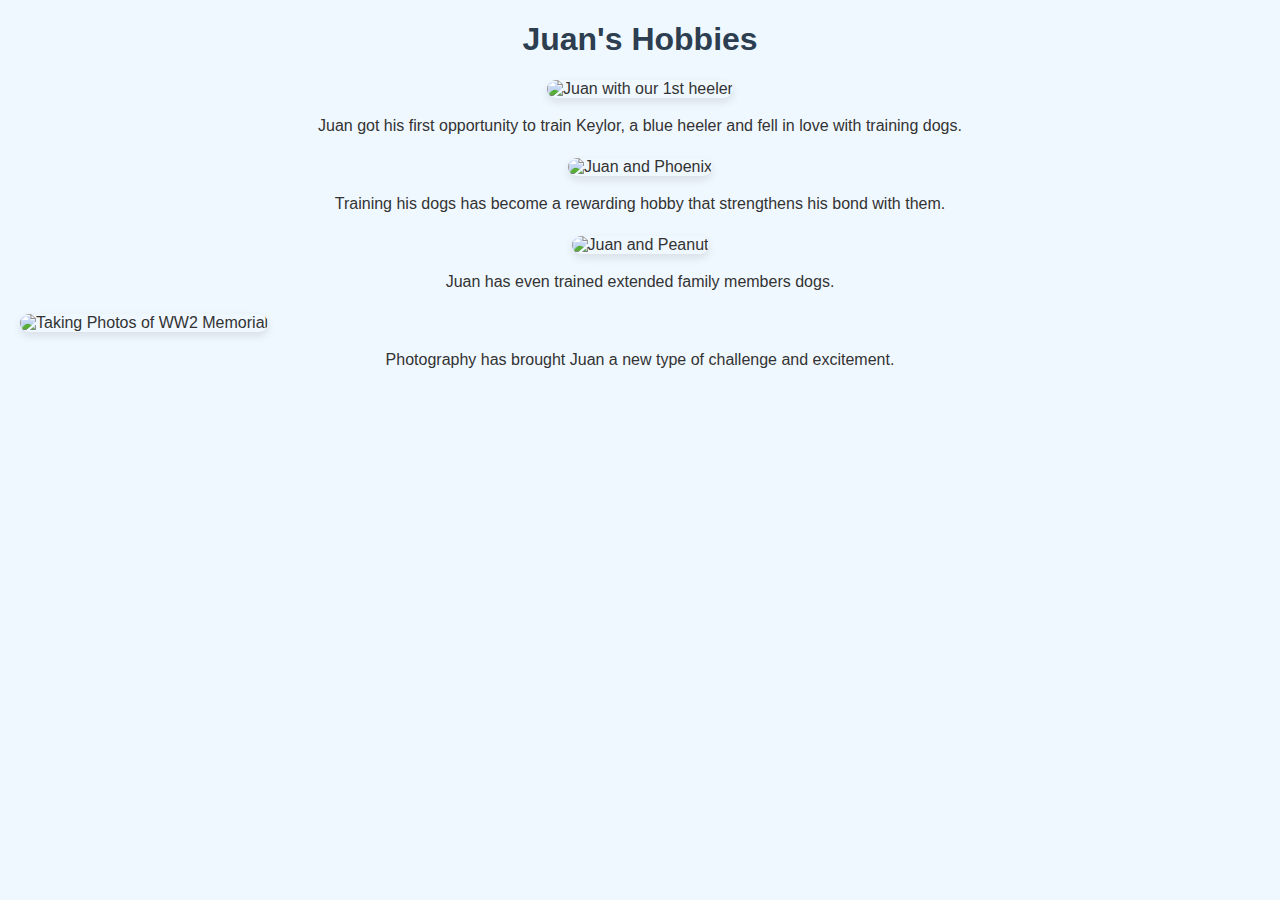
==== hobbies.html @ c0b0c429 "Add files via upload" ====
<!DOCTYPE html>
<html lang="en">

<head>
    <meta charset="UTF-8">
    <meta name="viewport" content="width=device-width, initial-scale=1.0">
    <title>Juan's Hobbies</title>
    <style>
        body {
            font-family: Arial, sans-serif;
            background-color: #f0f8ff;
            margin: 20px;
            color: #333;
        }
        h1 {
            color: #2c3e50;
            text-align: center;
        }
        .hobby {
            margin-bottom: 20px;
            text-align: center;
        }
        img {
            max-width: 100%;
            height: auto;
            border-radius: 10px;
            box-shadow: 0 4px 8px rgba(0, 0, 0, 0.1);
        }
        p {
            font-size: 16px;
            line-height: 1.5;
        }
    </style>
</head>

<body>
    <h1>Juan's Hobbies</h1>

    <div class="hobby">
        <img src="images/image1.jpg.jpg" alt="Juan with our 1st heeler">
        <p>Juan got his first opportunity to train Keylor, a blue heeler and fell in love with training dogs.</p>
    </div>

    <div class="hobby">
        <img src="images/image2.jpg.jpg" alt="Juan and Phoenix">
        <p>Training his dogs has become a rewarding hobby that strengthens his bond with them.</p>
    </div>

    <div class="hobby">
        <img src="images/image3.jpg.jpg" alt="Juan and Peanut">
        <p>Juan has even trained extended family members dogs.</p>
    </div>

    <d class="hobby">
        <img src="images/image8.jpg.jpg" alt="Taking Photos of WW2 Memorial">
        <p>Photography has brought Juan a new type of challenge and excitement.</p>
    </div>

    
</body>

</html>
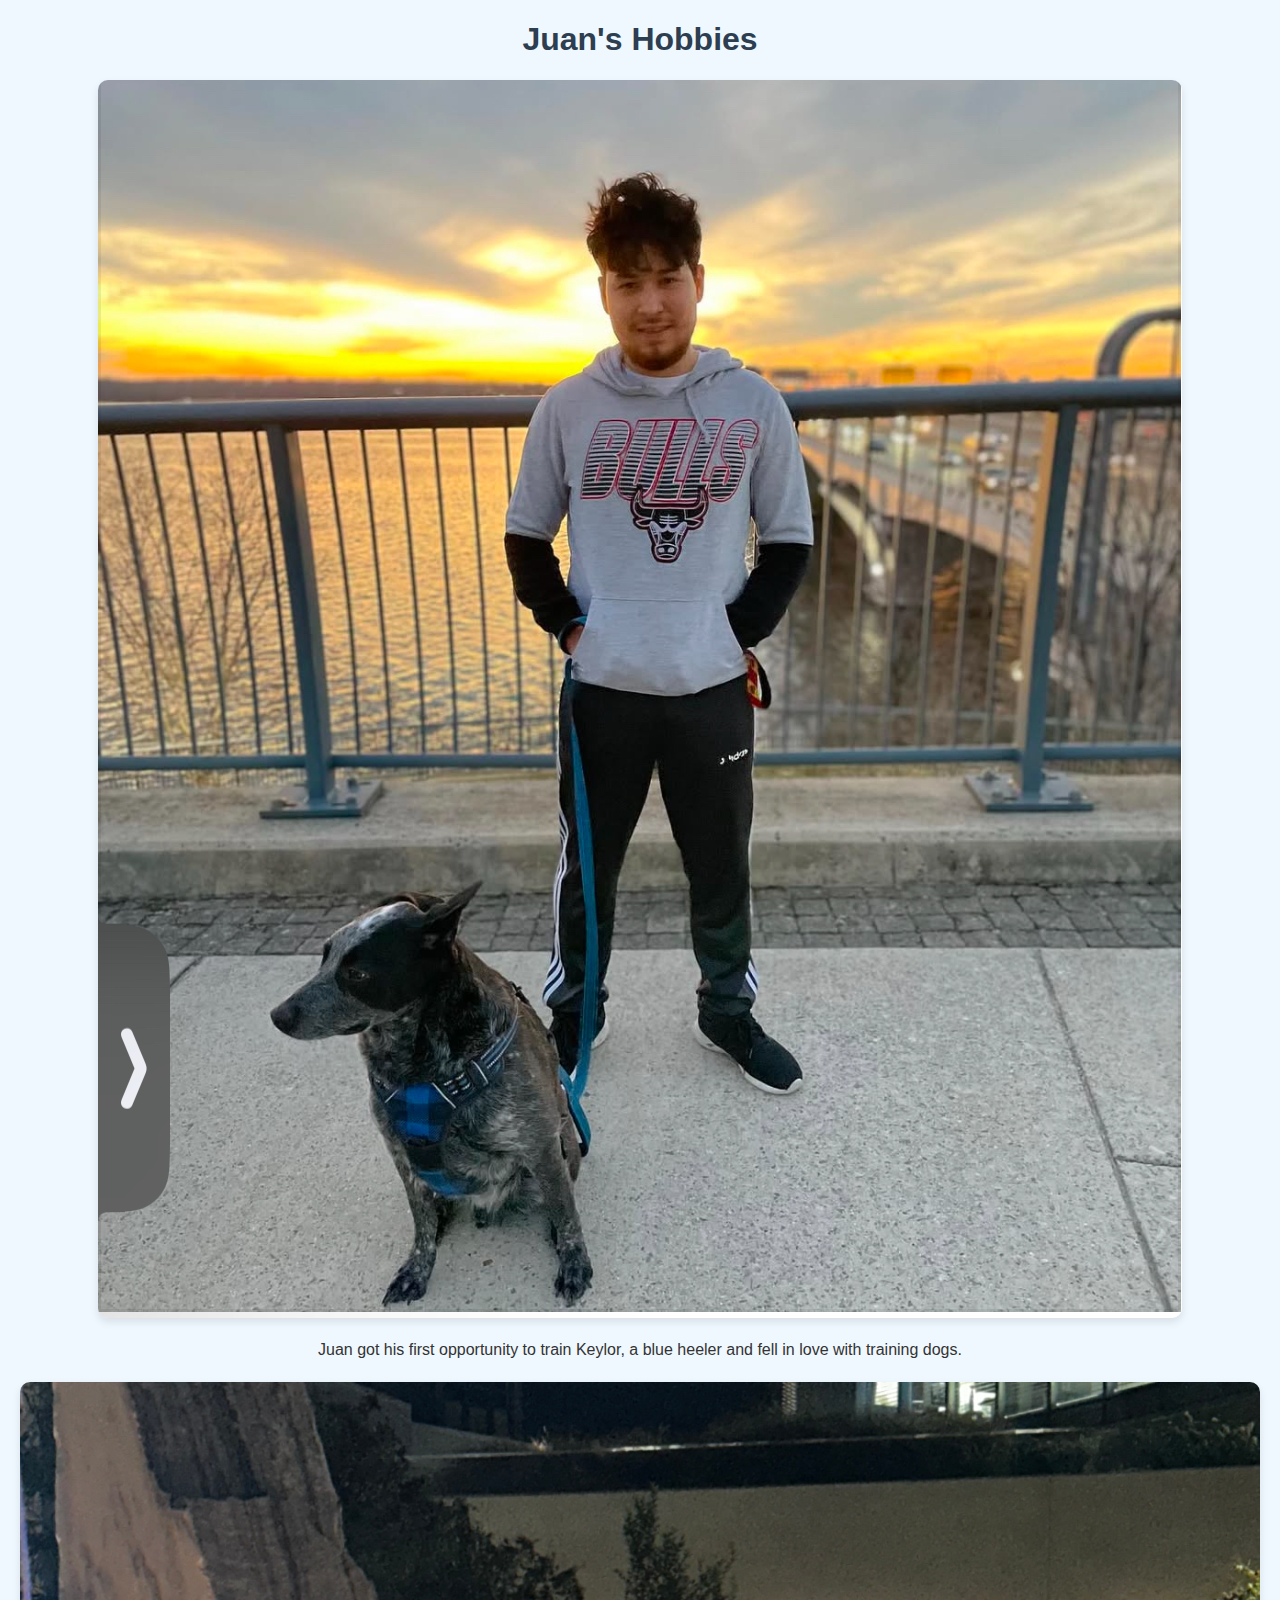
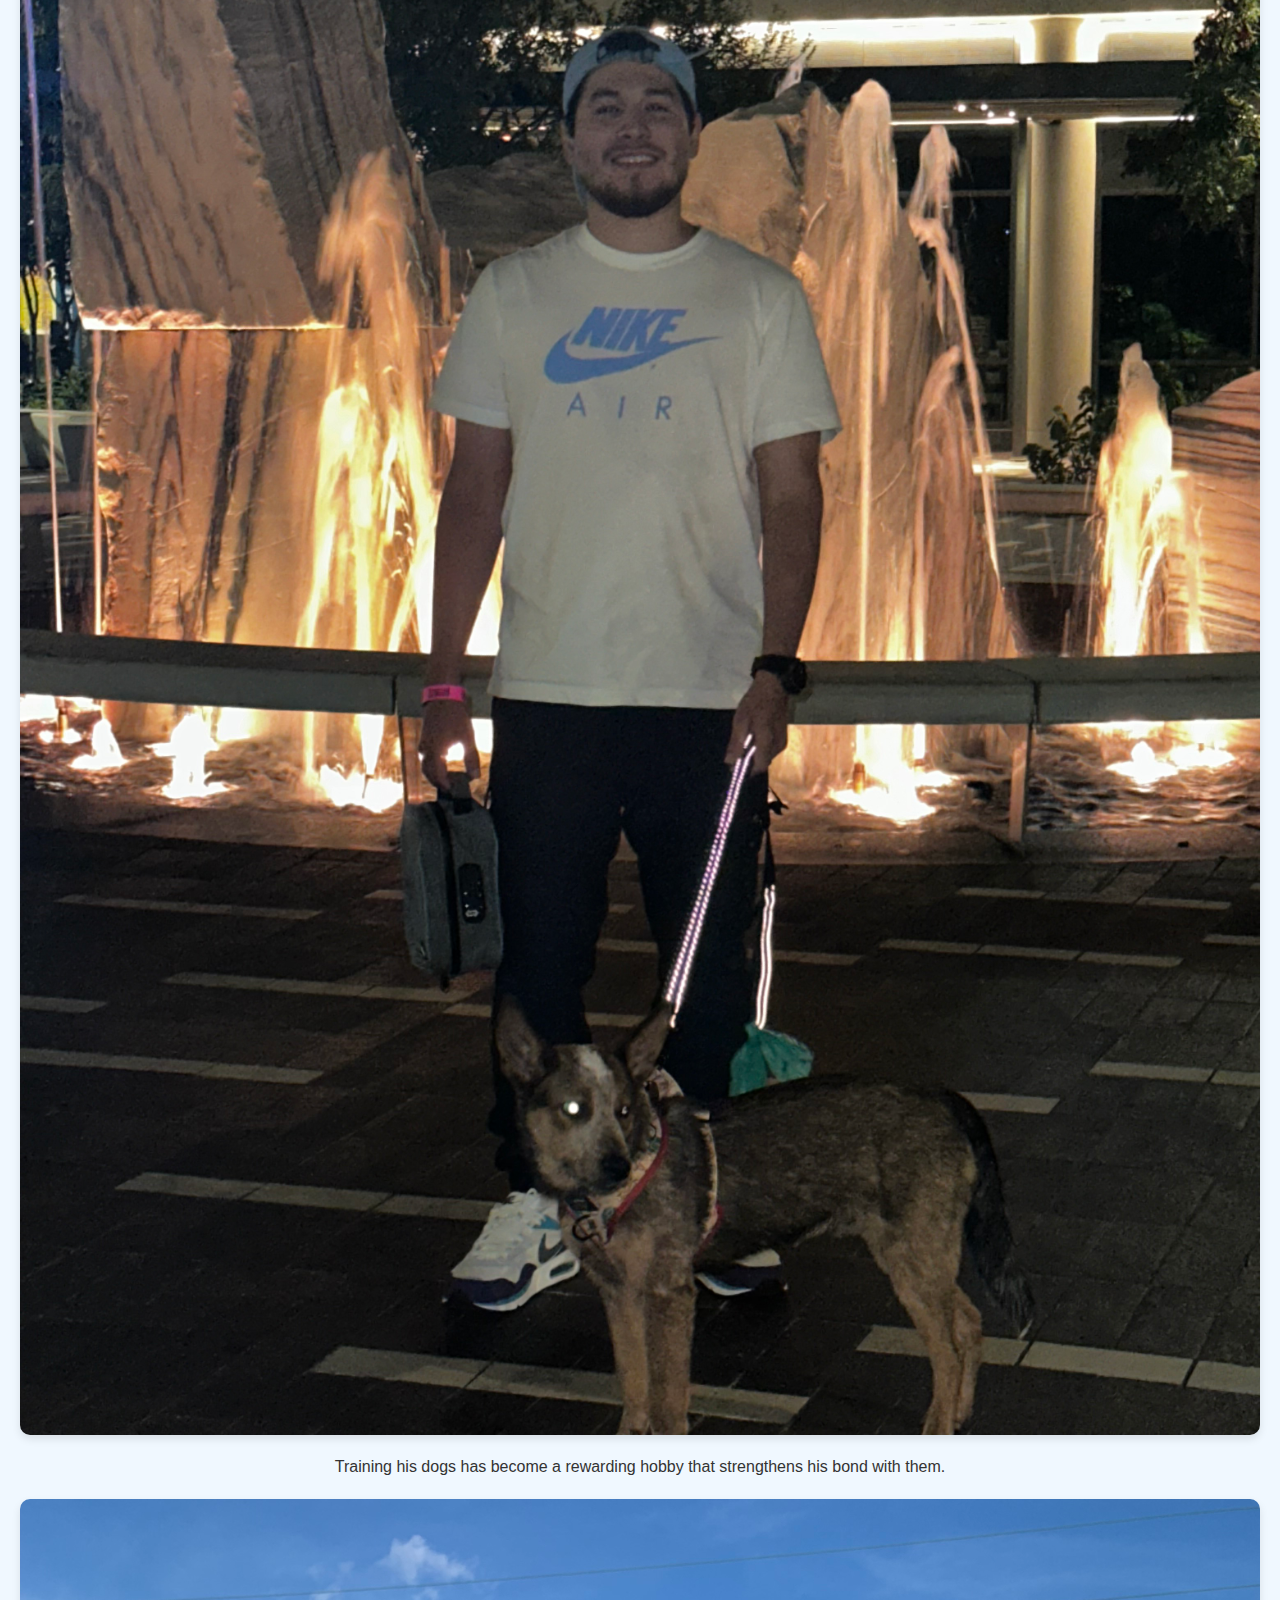
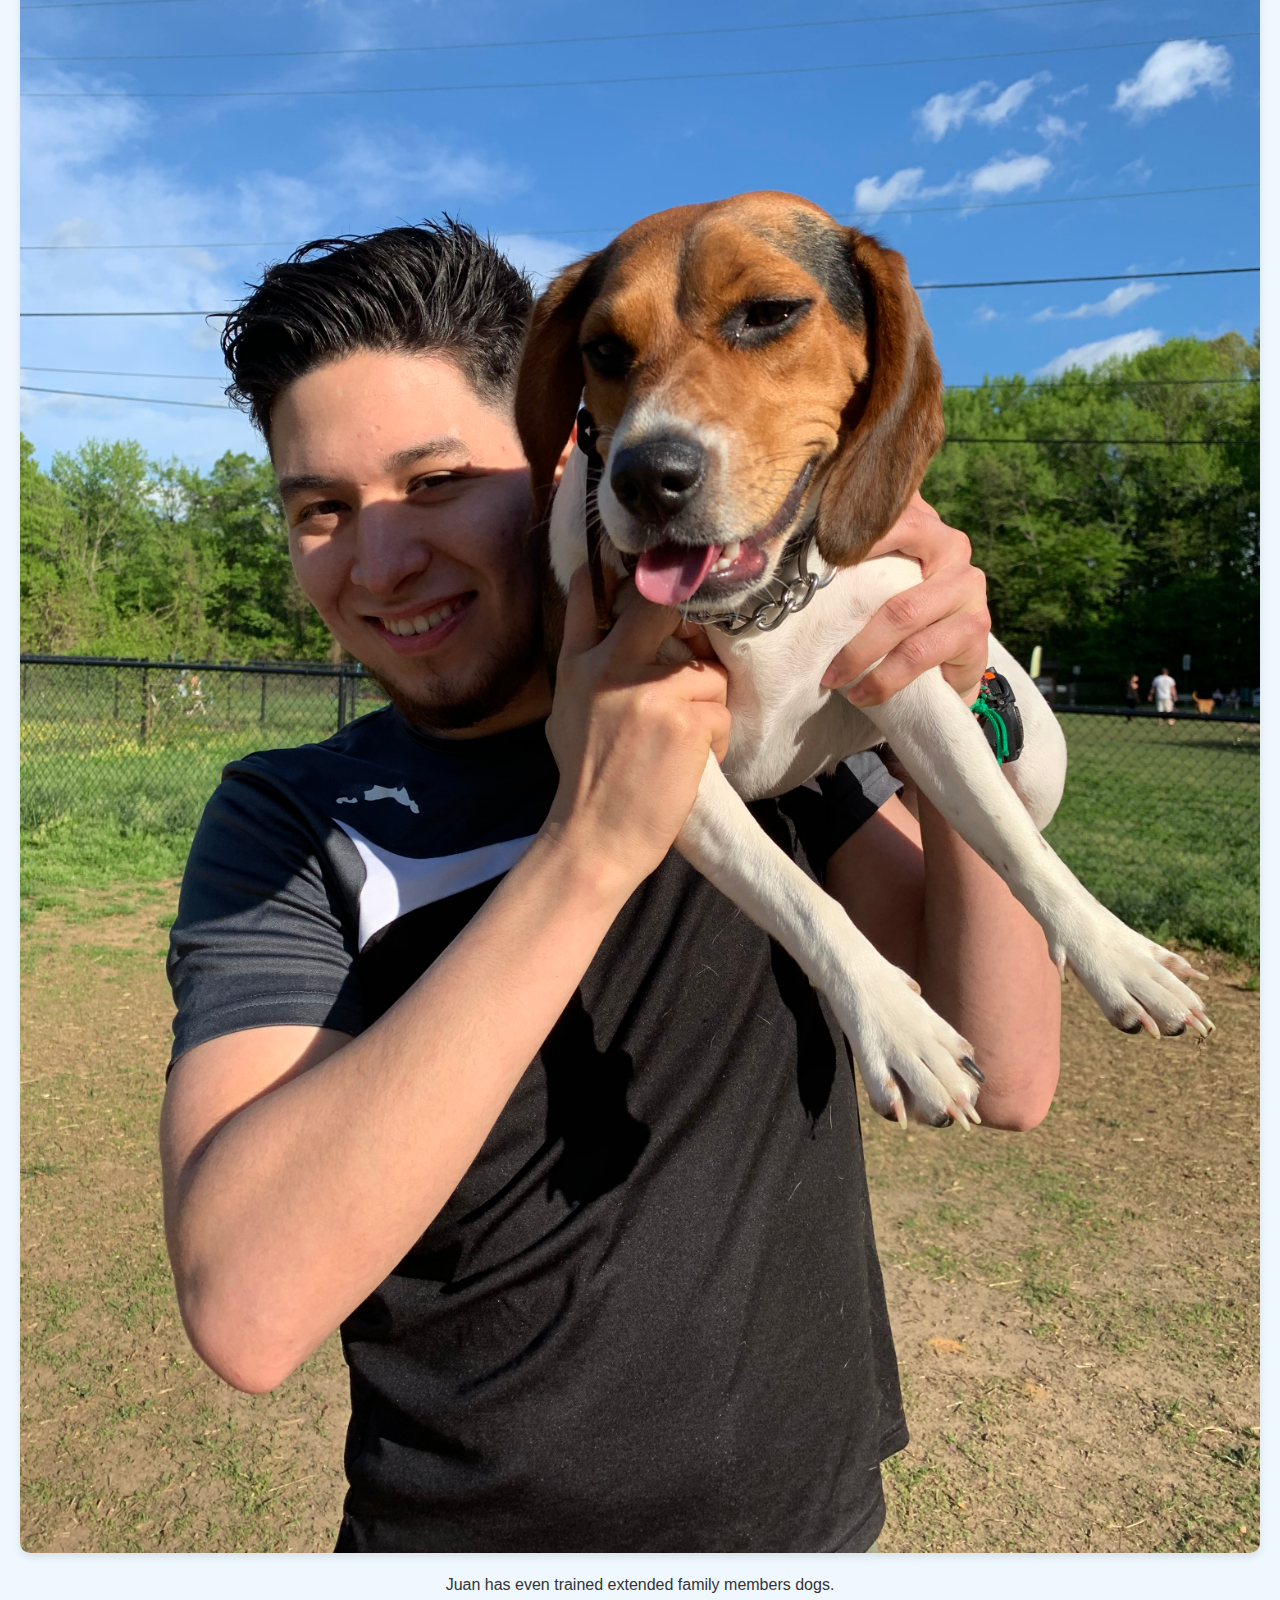
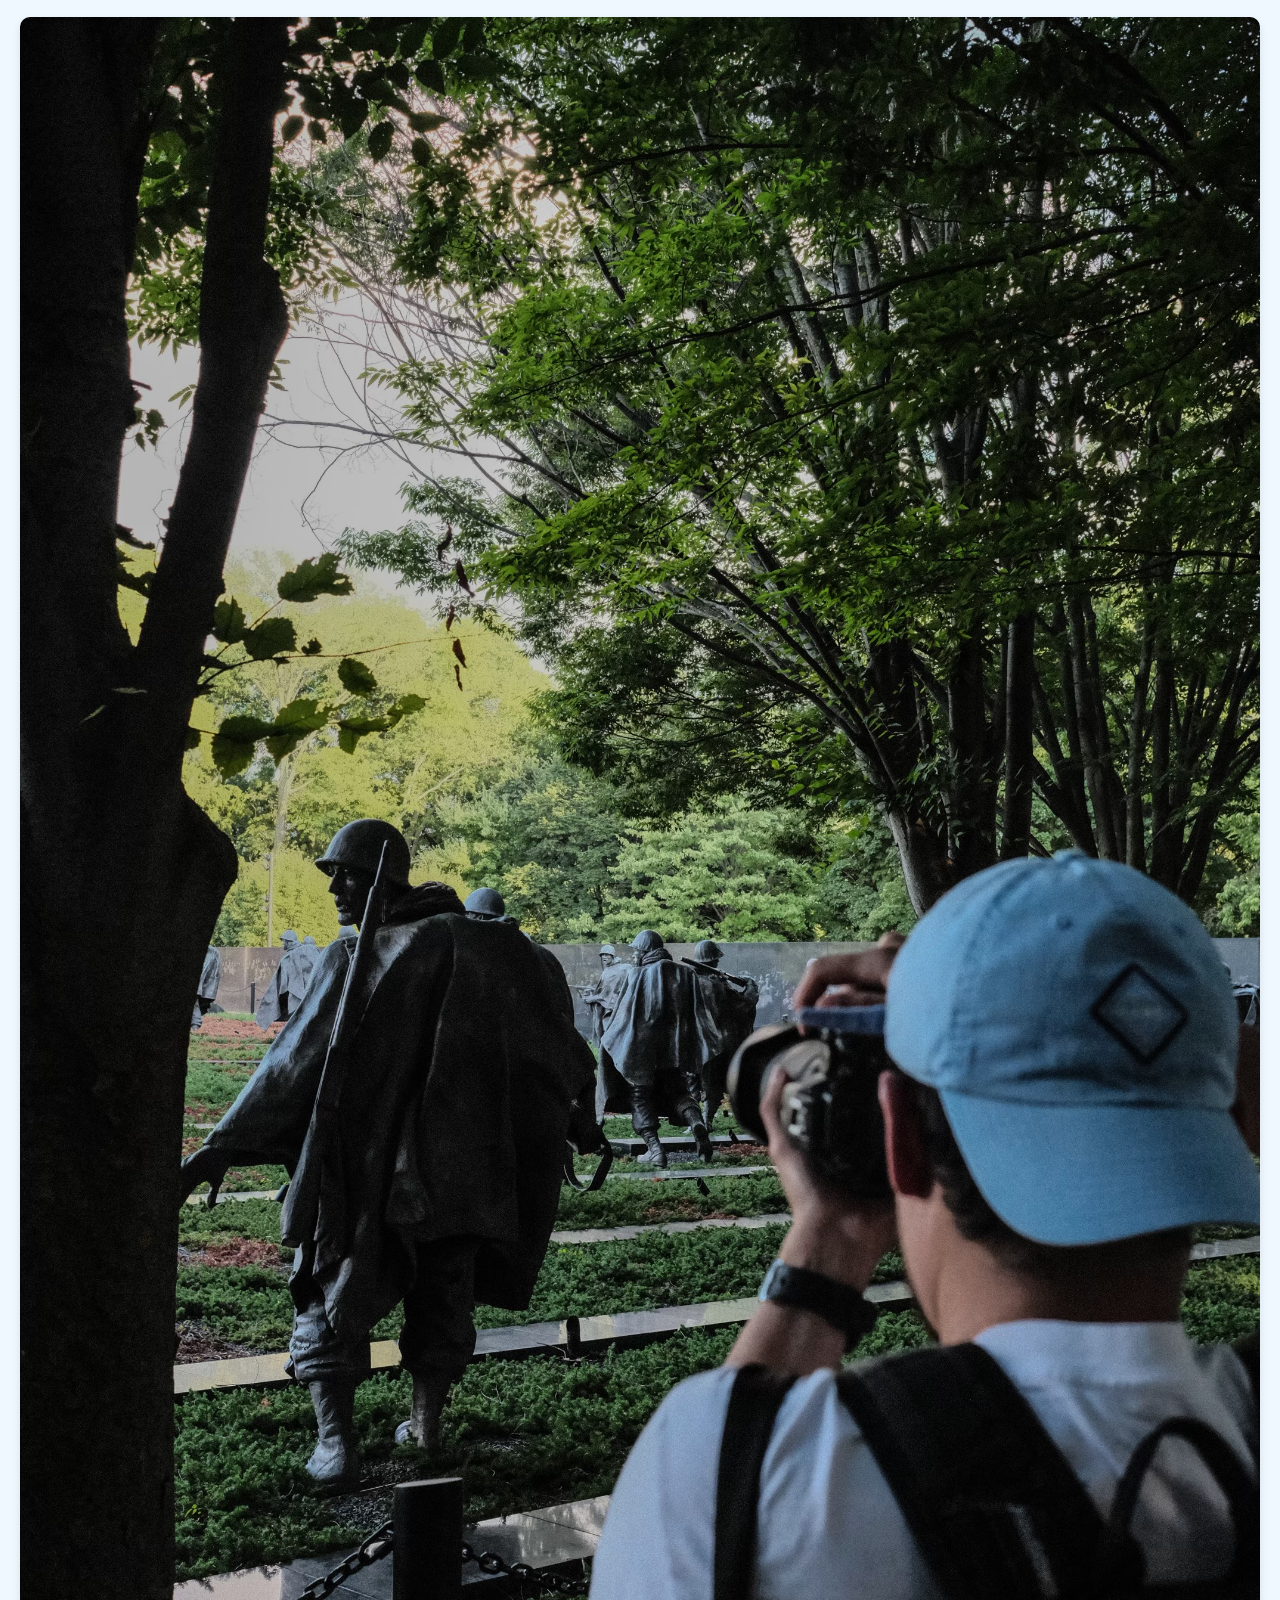
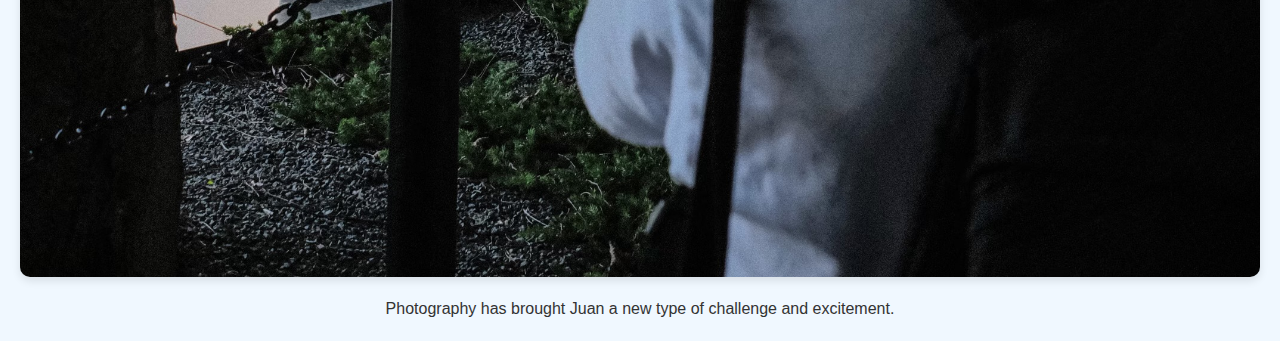
==== commit 75966fd2: "Add files via upload" ====
--- a/hobbies.html
+++ b/hobbies.html
@@ -37,22 +37,22 @@
     <h1>Juan's Hobbies</h1>
 
     <div class="hobby">
-        <img src="images/image1.jpg.jpg" alt="Juan with our 1st heeler">
+        <img src="image1.jpg.jpg" alt="Juan with our 1st heeler">
         <p>Juan got his first opportunity to train Keylor, a blue heeler and fell in love with training dogs.</p>
     </div>
 
     <div class="hobby">
-        <img src="images/image2.jpg.jpg" alt="Juan and Phoenix">
+        <img src="image2.jpg.jpg" alt="Juan and Phoenix">
         <p>Training his dogs has become a rewarding hobby that strengthens his bond with them.</p>
     </div>
 
     <div class="hobby">
-        <img src="images/image3.jpg.jpg" alt="Juan and Peanut">
+        <img src="image3.jpg.jpg" alt="Juan and Peanut">
         <p>Juan has even trained extended family members dogs.</p>
     </div>
 
     <d class="hobby">
-        <img src="images/image8.jpg.jpg" alt="Taking Photos of WW2 Memorial">
+        <img src="image8.jpg.jpg" alt="Taking Photos of WW2 Memorial">
         <p>Photography has brought Juan a new type of challenge and excitement.</p>
     </div>
 
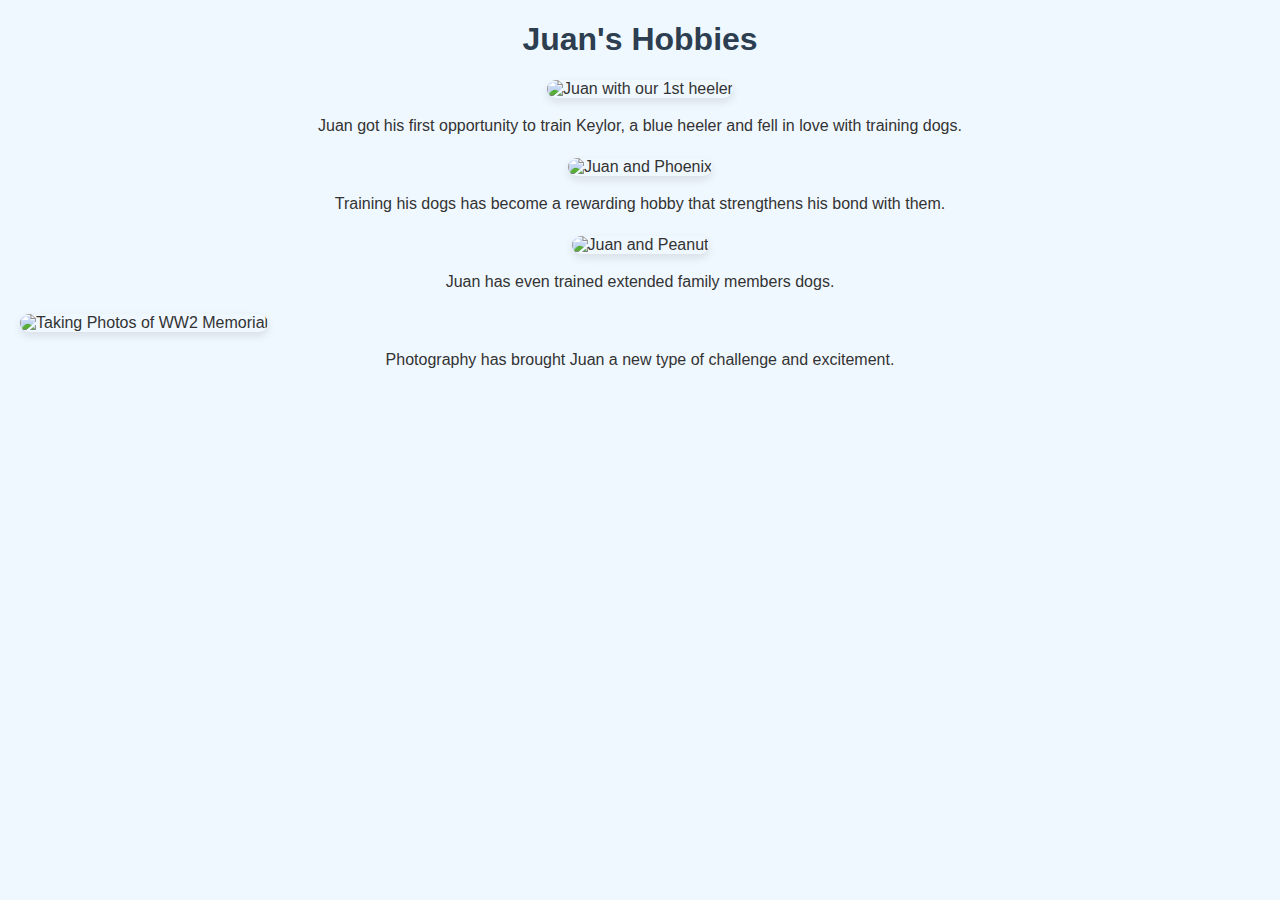
==== commit bbb4f303: "Initial commit with website files" ====
--- a/hobbies.html
+++ b/hobbies.html
@@ -1,62 +1,62 @@
-<!DOCTYPE html>
-<html lang="en">
-
-<head>
-    <meta charset="UTF-8">
-    <meta name="viewport" content="width=device-width, initial-scale=1.0">
-    <title>Juan's Hobbies</title>
-    <style>
-        body {
-            font-family: Arial, sans-serif;
-            background-color: #f0f8ff;
-            margin: 20px;
-            color: #333;
-        }
-        h1 {
-            color: #2c3e50;
-            text-align: center;
-        }
-        .hobby {
-            margin-bottom: 20px;
-            text-align: center;
-        }
-        img {
-            max-width: 100%;
-            height: auto;
-            border-radius: 10px;
-            box-shadow: 0 4px 8px rgba(0, 0, 0, 0.1);
-        }
-        p {
-            font-size: 16px;
-            line-height: 1.5;
-        }
-    </style>
-</head>
-
-<body>
-    <h1>Juan's Hobbies</h1>
-
-    <div class="hobby">
-        <img src="image1.jpg.jpg" alt="Juan with our 1st heeler">
-        <p>Juan got his first opportunity to train Keylor, a blue heeler and fell in love with training dogs.</p>
-    </div>
-
-    <div class="hobby">
-        <img src="image2.jpg.jpg" alt="Juan and Phoenix">
-        <p>Training his dogs has become a rewarding hobby that strengthens his bond with them.</p>
-    </div>
-
-    <div class="hobby">
-        <img src="image3.jpg.jpg" alt="Juan and Peanut">
-        <p>Juan has even trained extended family members dogs.</p>
-    </div>
-
-    <d class="hobby">
-        <img src="image8.jpg.jpg" alt="Taking Photos of WW2 Memorial">
-        <p>Photography has brought Juan a new type of challenge and excitement.</p>
-    </div>
-
-    
-</body>
-
-</html>
+<!DOCTYPE html>
+<html lang="en">
+
+<head>
+    <meta charset="UTF-8">
+    <meta name="viewport" content="width=device-width, initial-scale=1.0">
+    <title>Juan's Hobbies</title>
+    <style>
+        body {
+            font-family: Arial, sans-serif;
+            background-color: #f0f8ff;
+            margin: 20px;
+            color: #333;
+        }
+        h1 {
+            color: #2c3e50;
+            text-align: center;
+        }
+        .hobby {
+            margin-bottom: 20px;
+            text-align: center;
+        }
+        img {
+            max-width: 100%;
+            height: auto;
+            border-radius: 10px;
+            box-shadow: 0 4px 8px rgba(0, 0, 0, 0.1);
+        }
+        p {
+            font-size: 16px;
+            line-height: 1.5;
+        }
+    </style>
+</head>
+
+<body>
+    <h1>Juan's Hobbies</h1>
+
+    <div class="hobby">
+        <img src="images/image1.jpg.jpg" alt="Juan with our 1st heeler">
+        <p>Juan got his first opportunity to train Keylor, a blue heeler and fell in love with training dogs.</p>
+    </div>
+
+    <div class="hobby">
+        <img src="images/image2.jpg.jpg" alt="Juan and Phoenix">
+        <p>Training his dogs has become a rewarding hobby that strengthens his bond with them.</p>
+    </div>
+
+    <div class="hobby">
+        <img src="images/image3.jpg.jpg" alt="Juan and Peanut">
+        <p>Juan has even trained extended family members dogs.</p>
+    </div>
+
+    <d class="hobby">
+        <img src="images/image8.jpg.jpg" alt="Taking Photos of WW2 Memorial">
+        <p>Photography has brought Juan a new type of challenge and excitement.</p>
+    </div>
+
+    
+</body>
+
+</html>
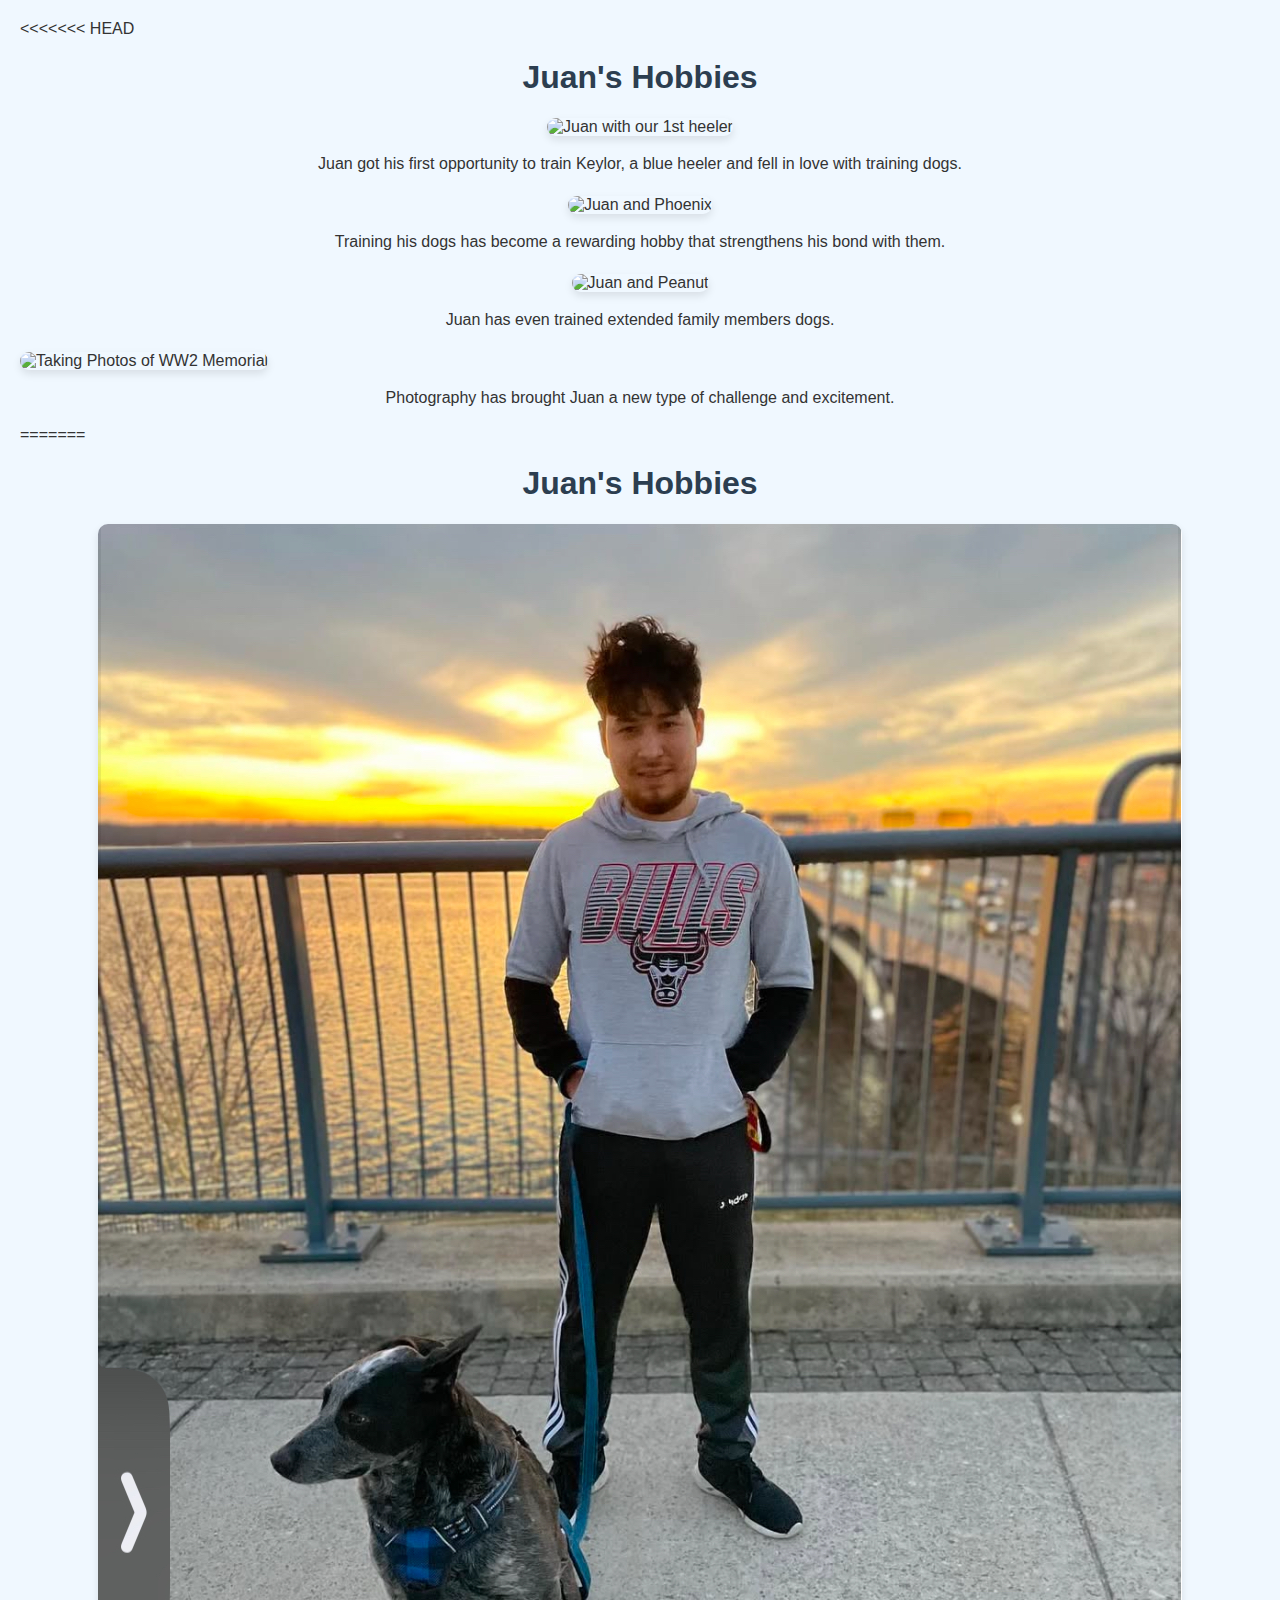
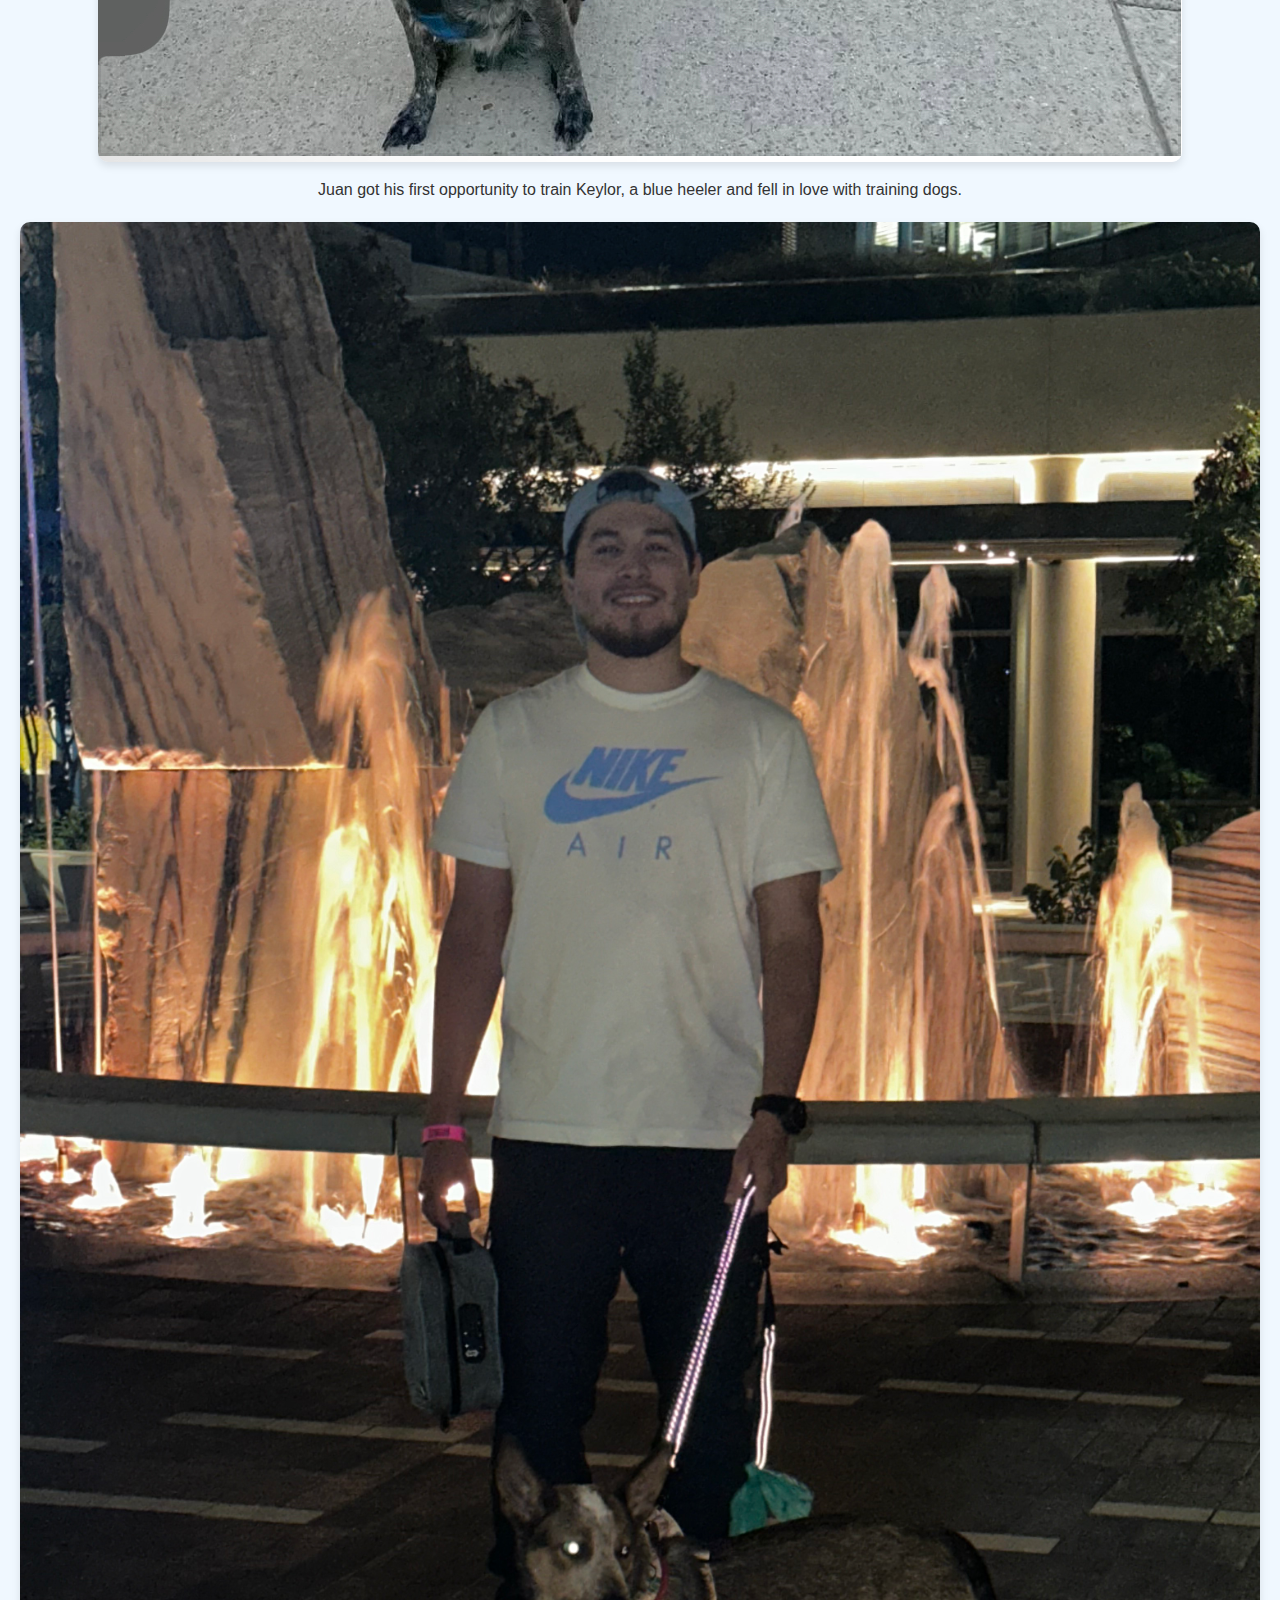
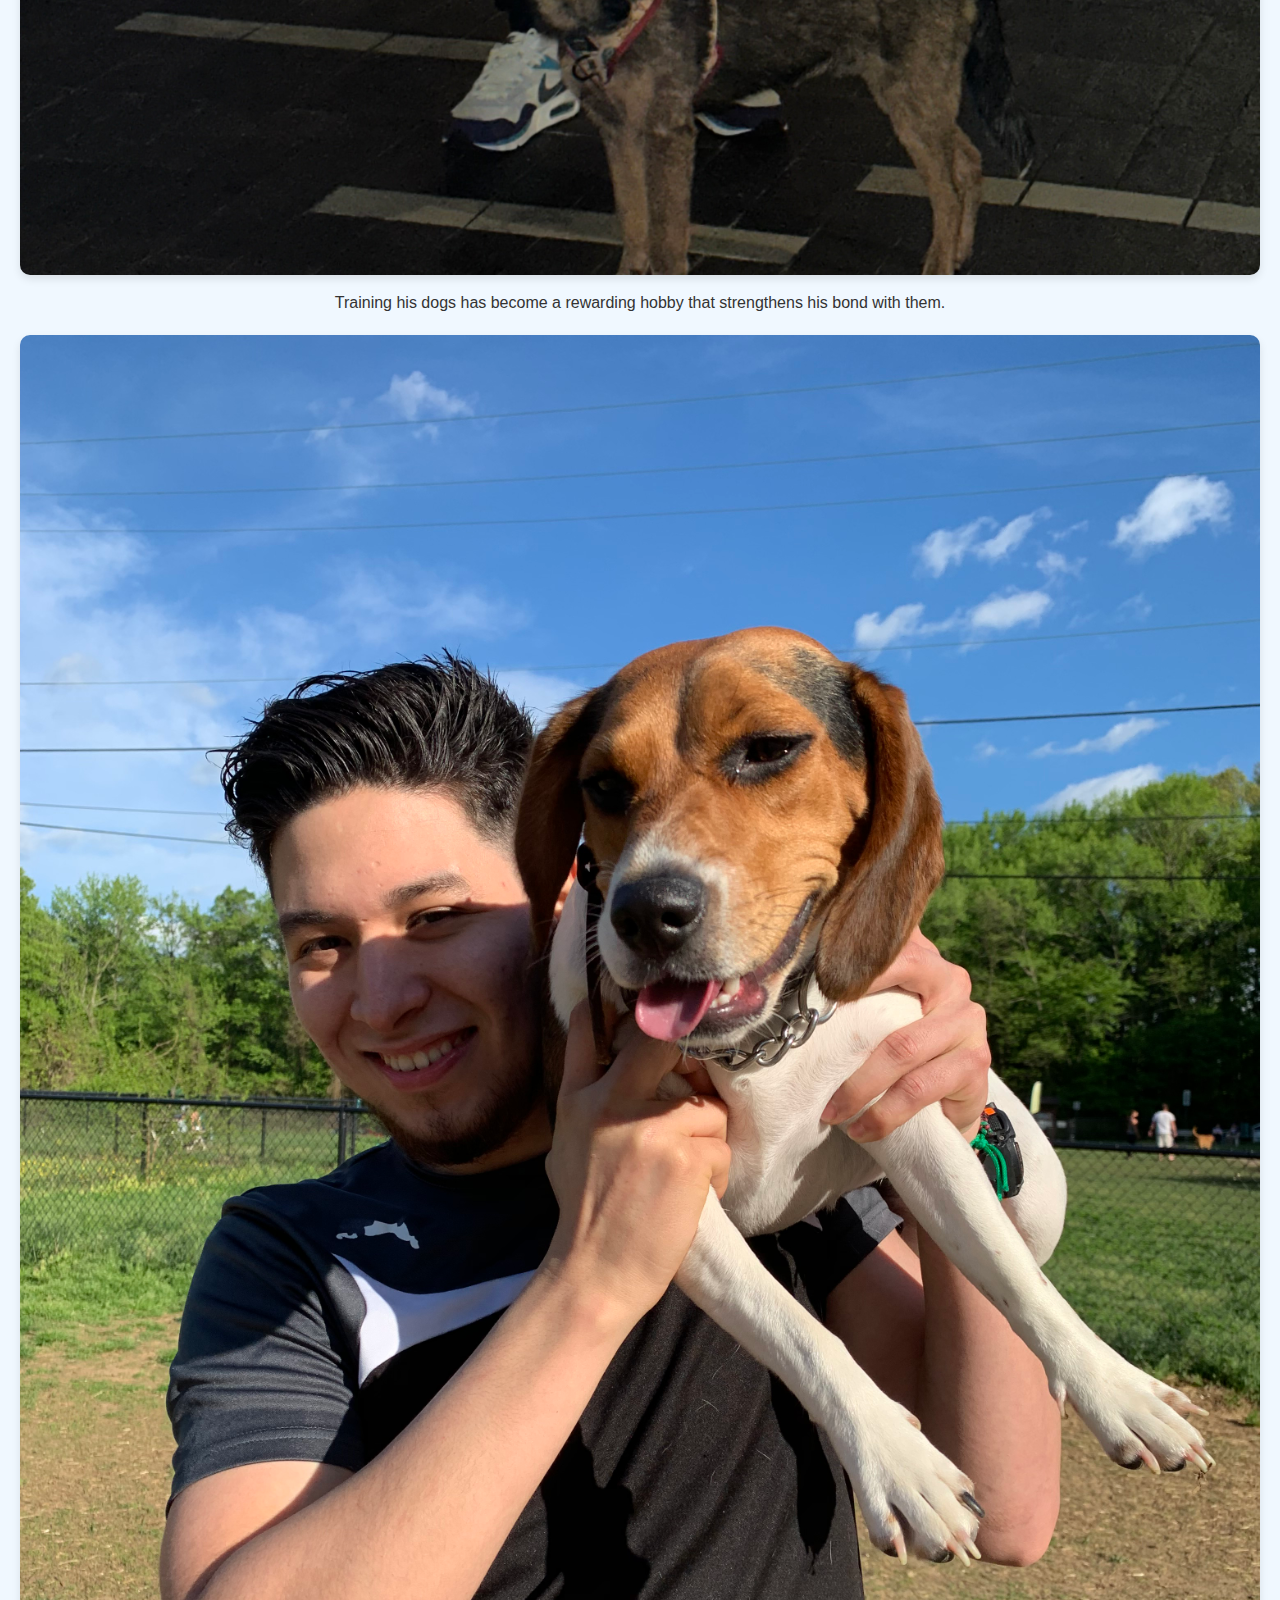
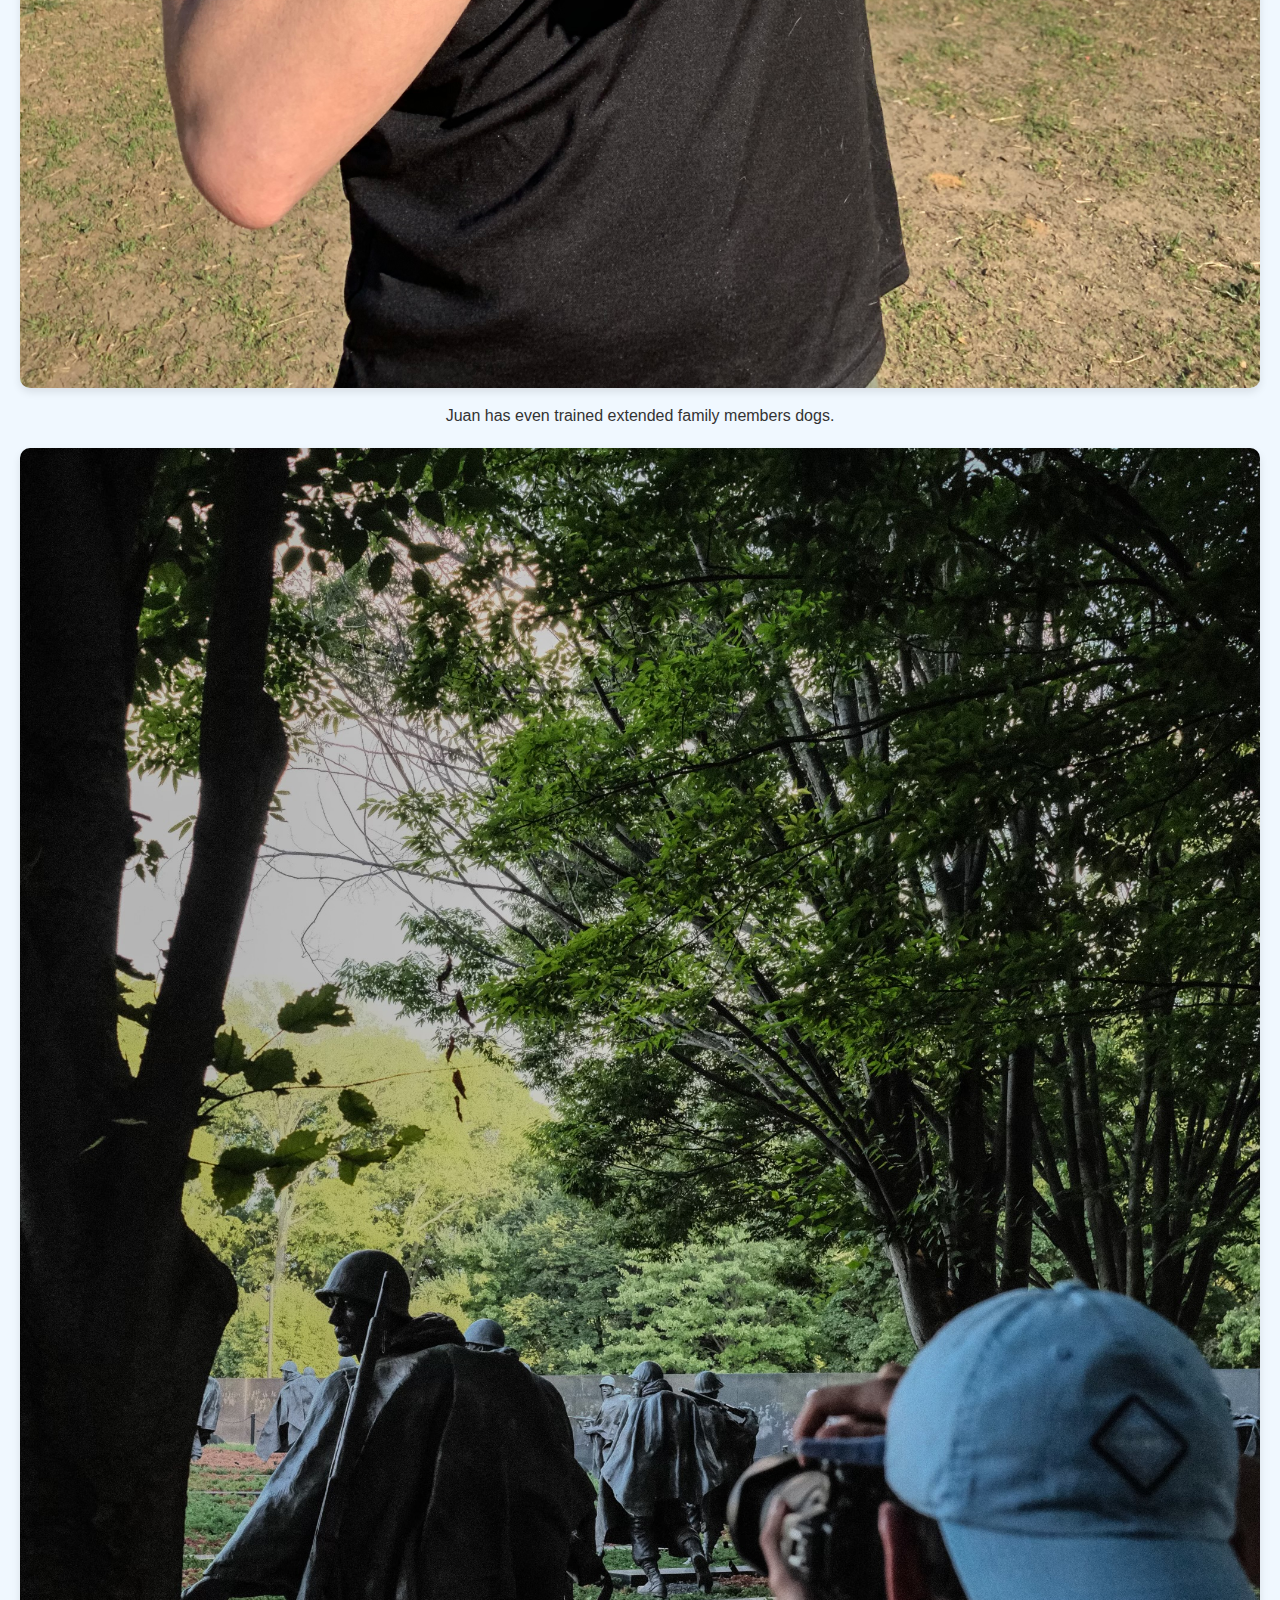
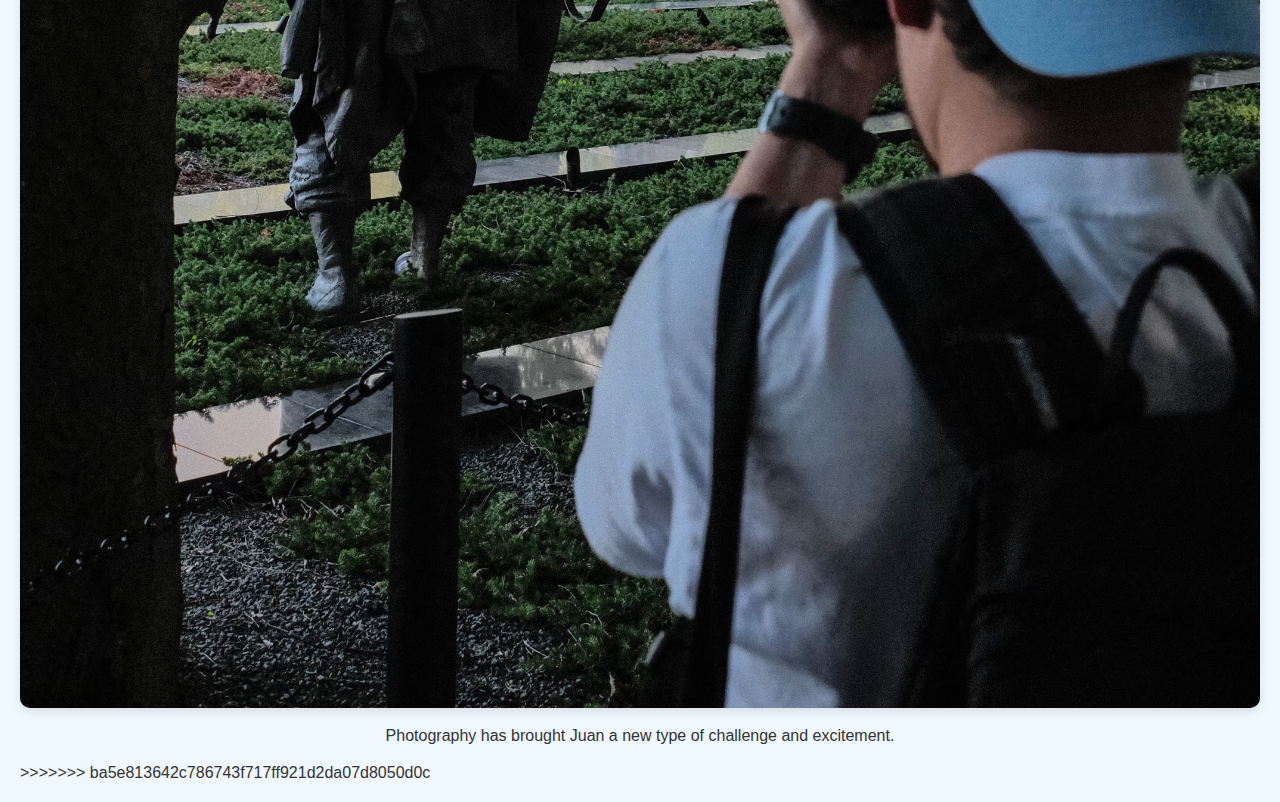
==== commit 63c3755b: "Resolved merge conflicts and updated HTML files" ====
--- a/hobbies.html
+++ b/hobbies.html
@@ -1,3 +1,4 @@
+<<<<<<< HEAD
 <!DOCTYPE html>
 <html lang="en">
 
@@ -60,3 +61,67 @@
 </body>
 
 </html>
+=======
+<!DOCTYPE html>
+<html lang="en">
+
+<head>
+    <meta charset="UTF-8">
+    <meta name="viewport" content="width=device-width, initial-scale=1.0">
+    <title>Juan's Hobbies</title>
+    <style>
+        body {
+            font-family: Arial, sans-serif;
+            background-color: #f0f8ff;
+            margin: 20px;
+            color: #333;
+        }
+        h1 {
+            color: #2c3e50;
+            text-align: center;
+        }
+        .hobby {
+            margin-bottom: 20px;
+            text-align: center;
+        }
+        img {
+            max-width: 100%;
+            height: auto;
+            border-radius: 10px;
+            box-shadow: 0 4px 8px rgba(0, 0, 0, 0.1);
+        }
+        p {
+            font-size: 16px;
+            line-height: 1.5;
+        }
+    </style>
+</head>
+
+<body>
+    <h1>Juan's Hobbies</h1>
+
+    <div class="hobby">
+        <img src="image1.jpg.jpg" alt="Juan with our 1st heeler">
+        <p>Juan got his first opportunity to train Keylor, a blue heeler and fell in love with training dogs.</p>
+    </div>
+
+    <div class="hobby">
+        <img src="image2.jpg.jpg" alt="Juan and Phoenix">
+        <p>Training his dogs has become a rewarding hobby that strengthens his bond with them.</p>
+    </div>
+
+    <div class="hobby">
+        <img src="image3.jpg.jpg" alt="Juan and Peanut">
+        <p>Juan has even trained extended family members dogs.</p>
+    </div>
+
+    <d class="hobby">
+        <img src="image8.jpg.jpg" alt="Taking Photos of WW2 Memorial">
+        <p>Photography has brought Juan a new type of challenge and excitement.</p>
+    </div>
+
+    
+</body>
+
+</html>
+>>>>>>> ba5e813642c786743f717ff921d2da07d8050d0c
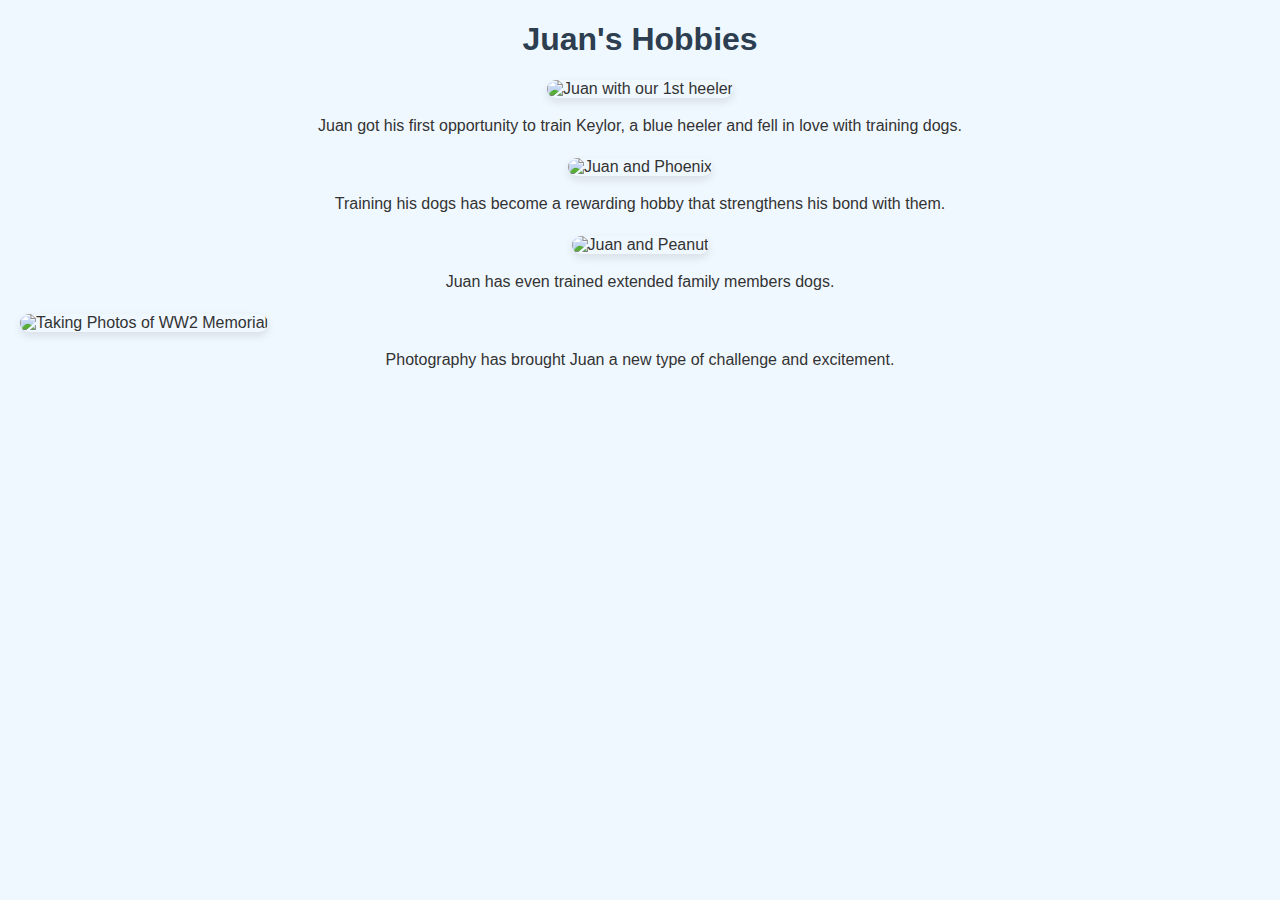
==== commit ff1e9246: "Add files via upload" ====
--- a/hobbies.html
+++ b/hobbies.html
@@ -1,4 +1,3 @@
-<<<<<<< HEAD
 <!DOCTYPE html>
 <html lang="en">
 
@@ -38,90 +37,26 @@
     <h1>Juan's Hobbies</h1>
 
     <div class="hobby">
-        <img src="images/image1.jpg.jpg" alt="Juan with our 1st heeler">
+        <img src="image1.jpg." alt="Juan with our 1st heeler">
         <p>Juan got his first opportunity to train Keylor, a blue heeler and fell in love with training dogs.</p>
     </div>
 
     <div class="hobby">
-        <img src="images/image2.jpg.jpg" alt="Juan and Phoenix">
+        <img src="image2.jpg." alt="Juan and Phoenix">
         <p>Training his dogs has become a rewarding hobby that strengthens his bond with them.</p>
     </div>
 
     <div class="hobby">
-        <img src="images/image3.jpg.jpg" alt="Juan and Peanut">
+        <img src="image3.jpg." alt="Juan and Peanut">
         <p>Juan has even trained extended family members dogs.</p>
     </div>
 
     <d class="hobby">
-        <img src="images/image8.jpg.jpg" alt="Taking Photos of WW2 Memorial">
+        <img src="image8.jpg." alt="Taking Photos of WW2 Memorial">
         <p>Photography has brought Juan a new type of challenge and excitement.</p>
     </div>
 
     
 </body>
 
-</html>
-=======
-<!DOCTYPE html>
-<html lang="en">
-
-<head>
-    <meta charset="UTF-8">
-    <meta name="viewport" content="width=device-width, initial-scale=1.0">
-    <title>Juan's Hobbies</title>
-    <style>
-        body {
-            font-family: Arial, sans-serif;
-            background-color: #f0f8ff;
-            margin: 20px;
-            color: #333;
-        }
-        h1 {
-            color: #2c3e50;
-            text-align: center;
-        }
-        .hobby {
-            margin-bottom: 20px;
-            text-align: center;
-        }
-        img {
-            max-width: 100%;
-            height: auto;
-            border-radius: 10px;
-            box-shadow: 0 4px 8px rgba(0, 0, 0, 0.1);
-        }
-        p {
-            font-size: 16px;
-            line-height: 1.5;
-        }
-    </style>
-</head>
-
-<body>
-    <h1>Juan's Hobbies</h1>
-
-    <div class="hobby">
-        <img src="image1.jpg.jpg" alt="Juan with our 1st heeler">
-        <p>Juan got his first opportunity to train Keylor, a blue heeler and fell in love with training dogs.</p>
-    </div>
-
-    <div class="hobby">
-        <img src="image2.jpg.jpg" alt="Juan and Phoenix">
-        <p>Training his dogs has become a rewarding hobby that strengthens his bond with them.</p>
-    </div>
-
-    <div class="hobby">
-        <img src="image3.jpg.jpg" alt="Juan and Peanut">
-        <p>Juan has even trained extended family members dogs.</p>
-    </div>
-
-    <d class="hobby">
-        <img src="image8.jpg.jpg" alt="Taking Photos of WW2 Memorial">
-        <p>Photography has brought Juan a new type of challenge and excitement.</p>
-    </div>
-
-    
-</body>
-
-</html>
->>>>>>> ba5e813642c786743f717ff921d2da07d8050d0c
+</html>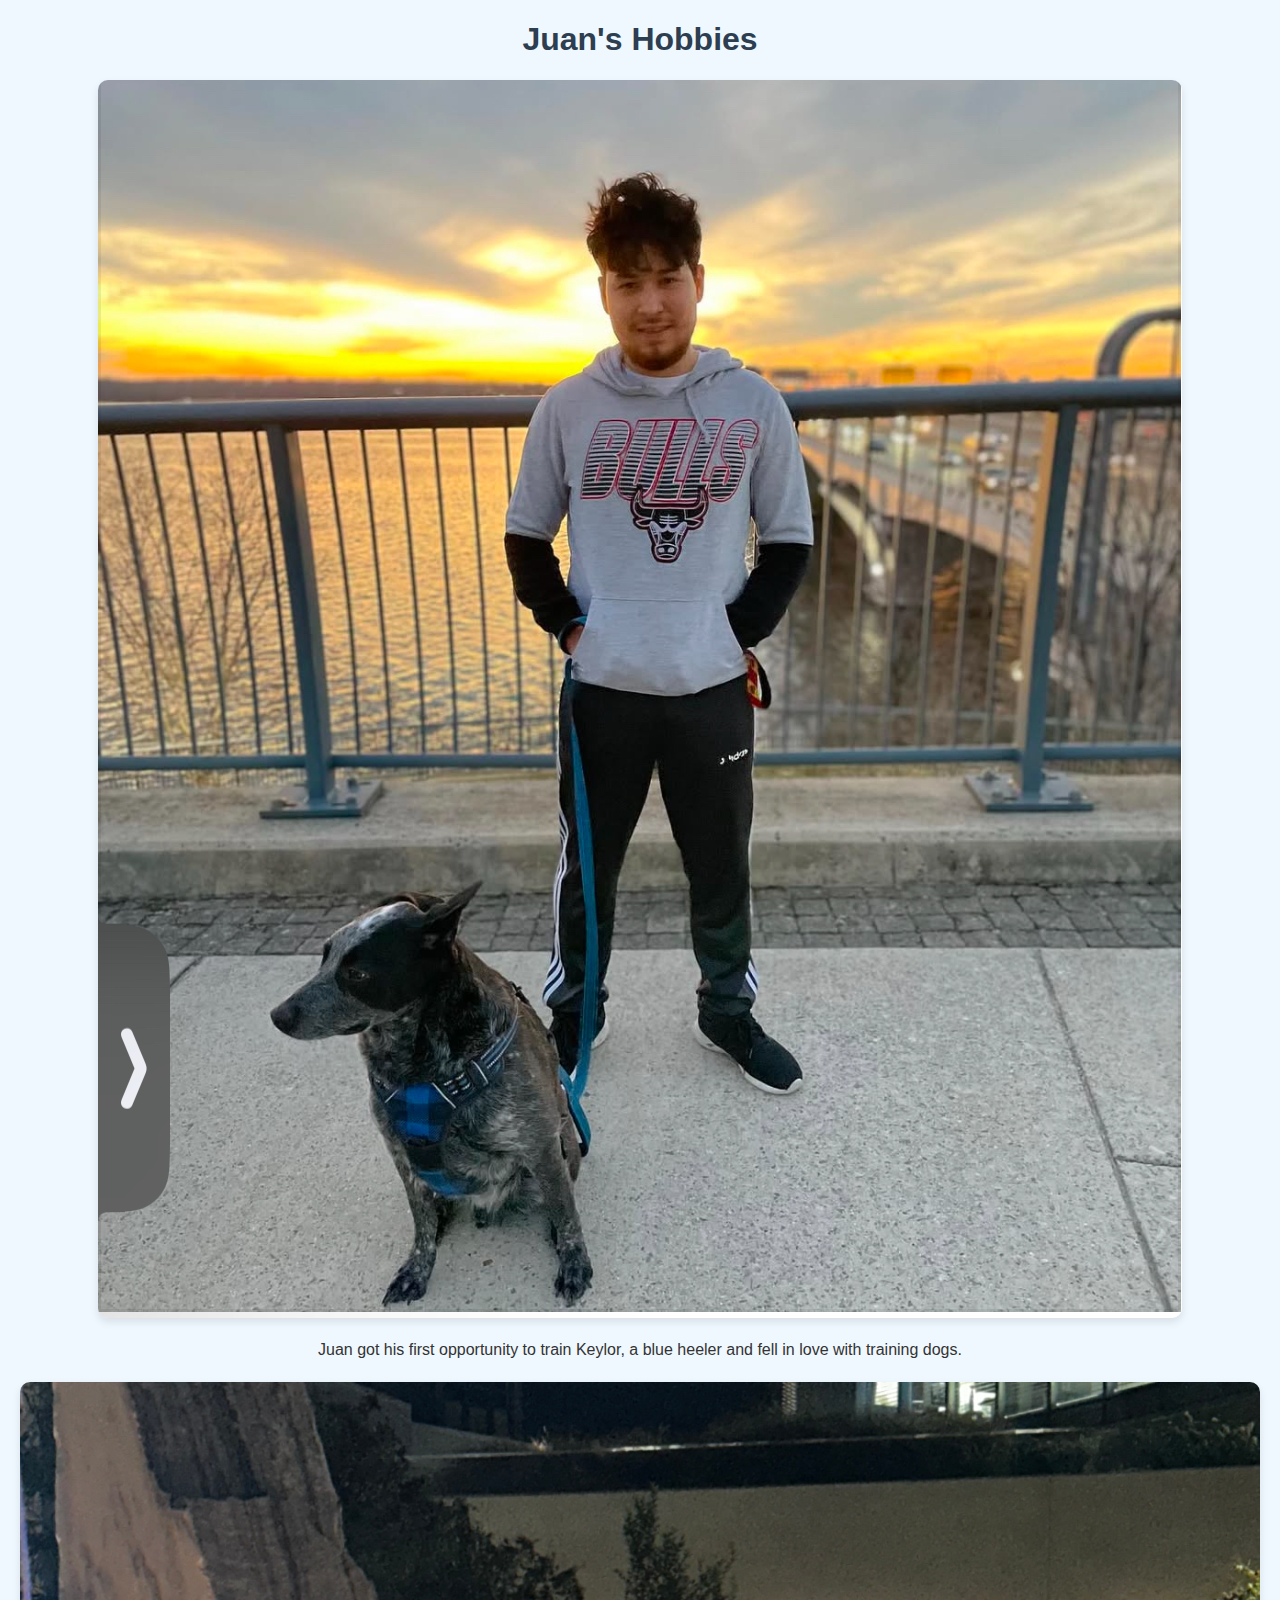
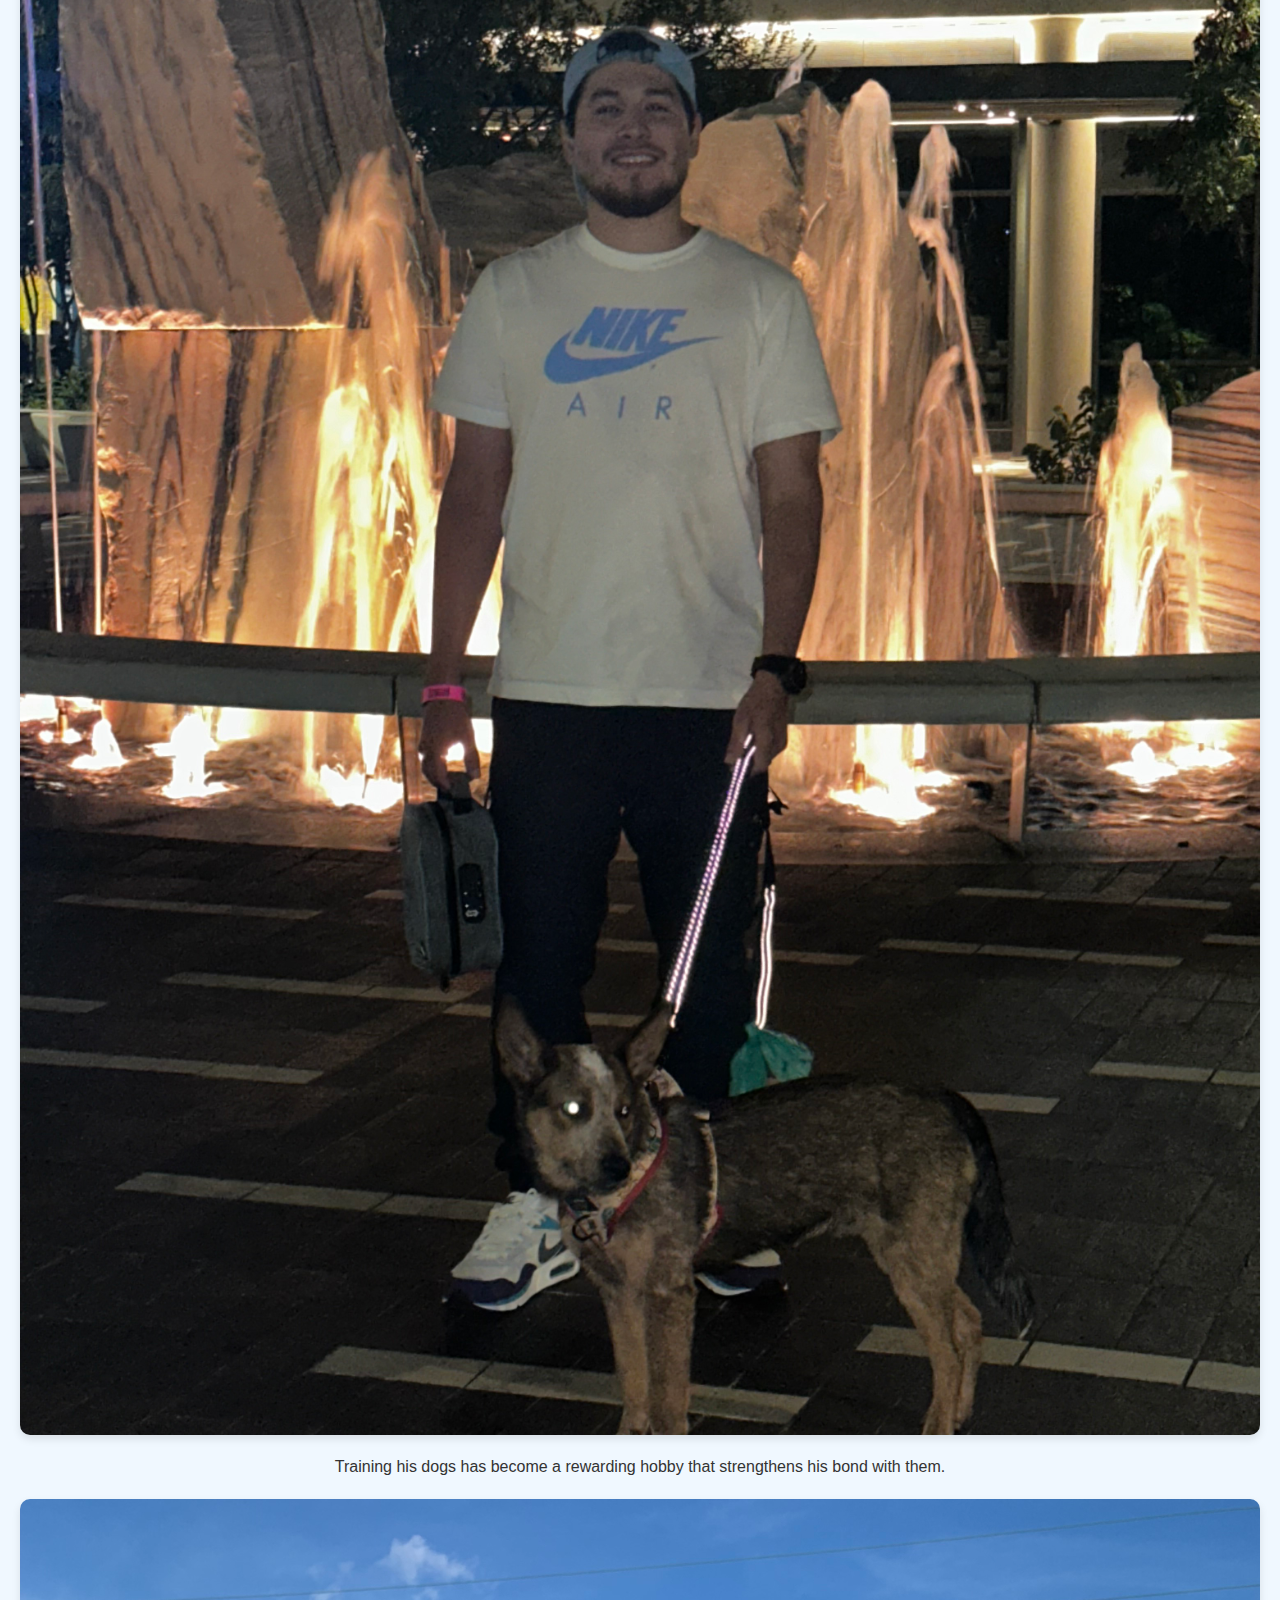
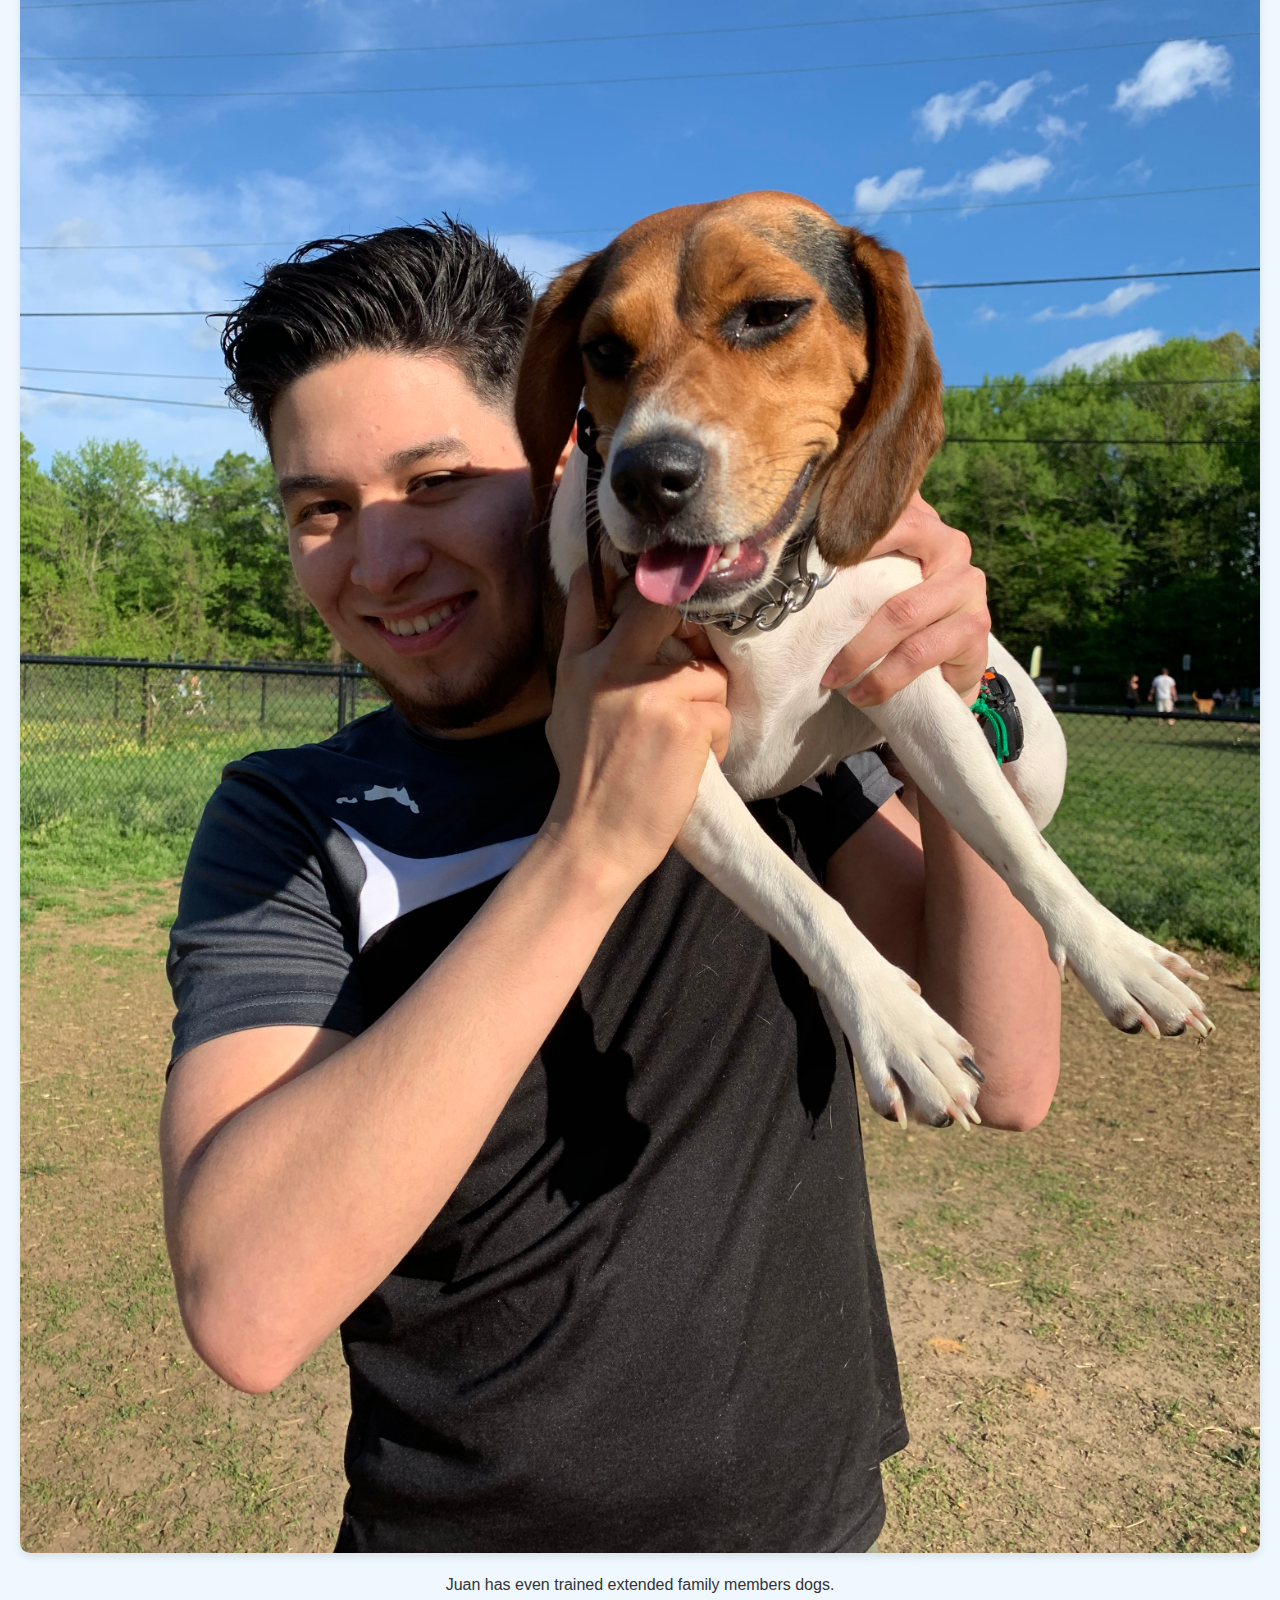
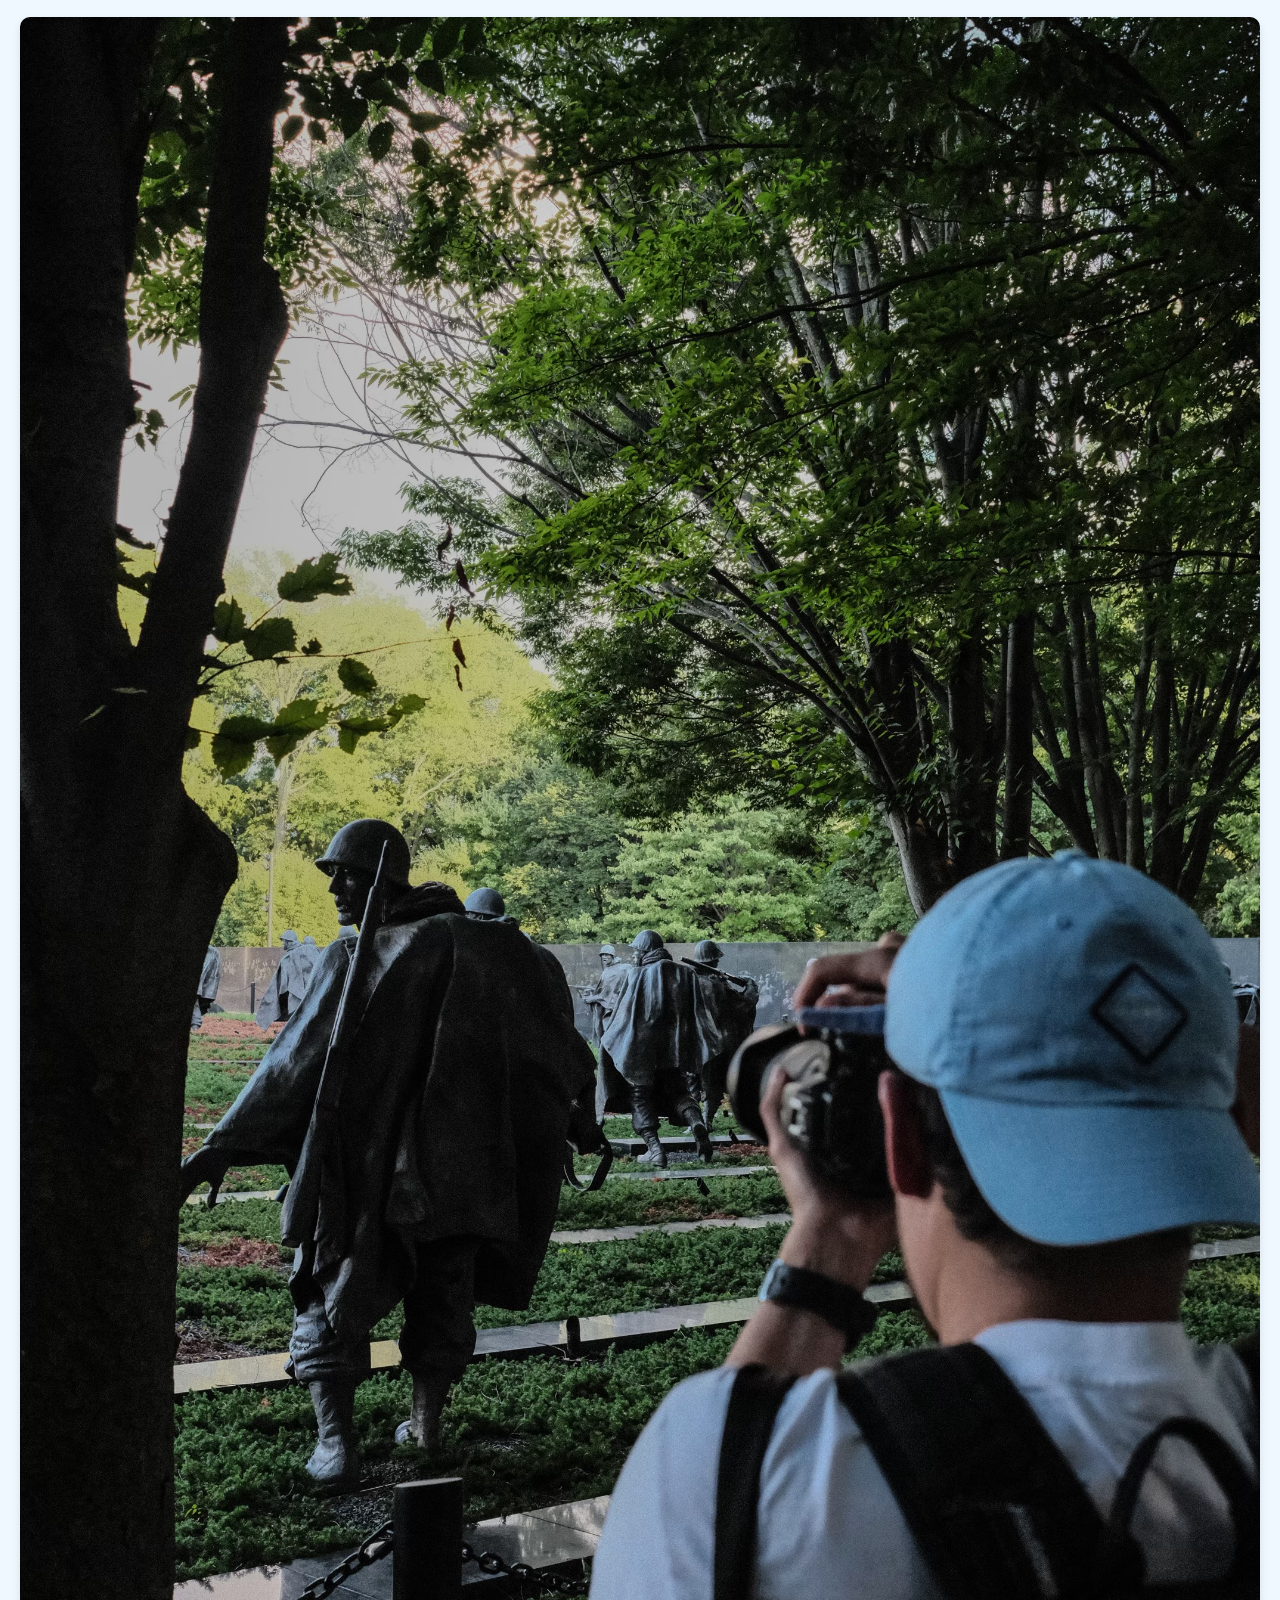
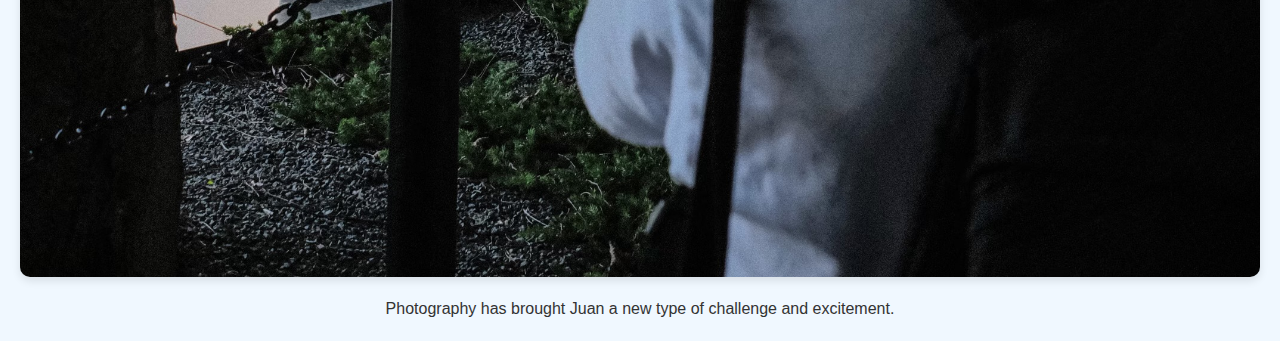
==== commit 720725c0: "Update hobbies.html" ====
--- a/hobbies.html
+++ b/hobbies.html
@@ -37,26 +37,26 @@
     <h1>Juan's Hobbies</h1>
 
     <div class="hobby">
-        <img src="image1.jpg." alt="Juan with our 1st heeler">
+        <img src="image1.jpg" alt="Juan with our 1st heeler">
         <p>Juan got his first opportunity to train Keylor, a blue heeler and fell in love with training dogs.</p>
     </div>
 
     <div class="hobby">
-        <img src="image2.jpg." alt="Juan and Phoenix">
+        <img src="image2.jpg" alt="Juan and Phoenix">
         <p>Training his dogs has become a rewarding hobby that strengthens his bond with them.</p>
     </div>
 
     <div class="hobby">
-        <img src="image3.jpg." alt="Juan and Peanut">
+        <img src="image3.jpg" alt="Juan and Peanut">
         <p>Juan has even trained extended family members dogs.</p>
     </div>
 
     <d class="hobby">
-        <img src="image8.jpg." alt="Taking Photos of WW2 Memorial">
+        <img src="image8.jpg" alt="Taking Photos of WW2 Memorial">
         <p>Photography has brought Juan a new type of challenge and excitement.</p>
     </div>
 
     
 </body>
 
-</html>+</html>
